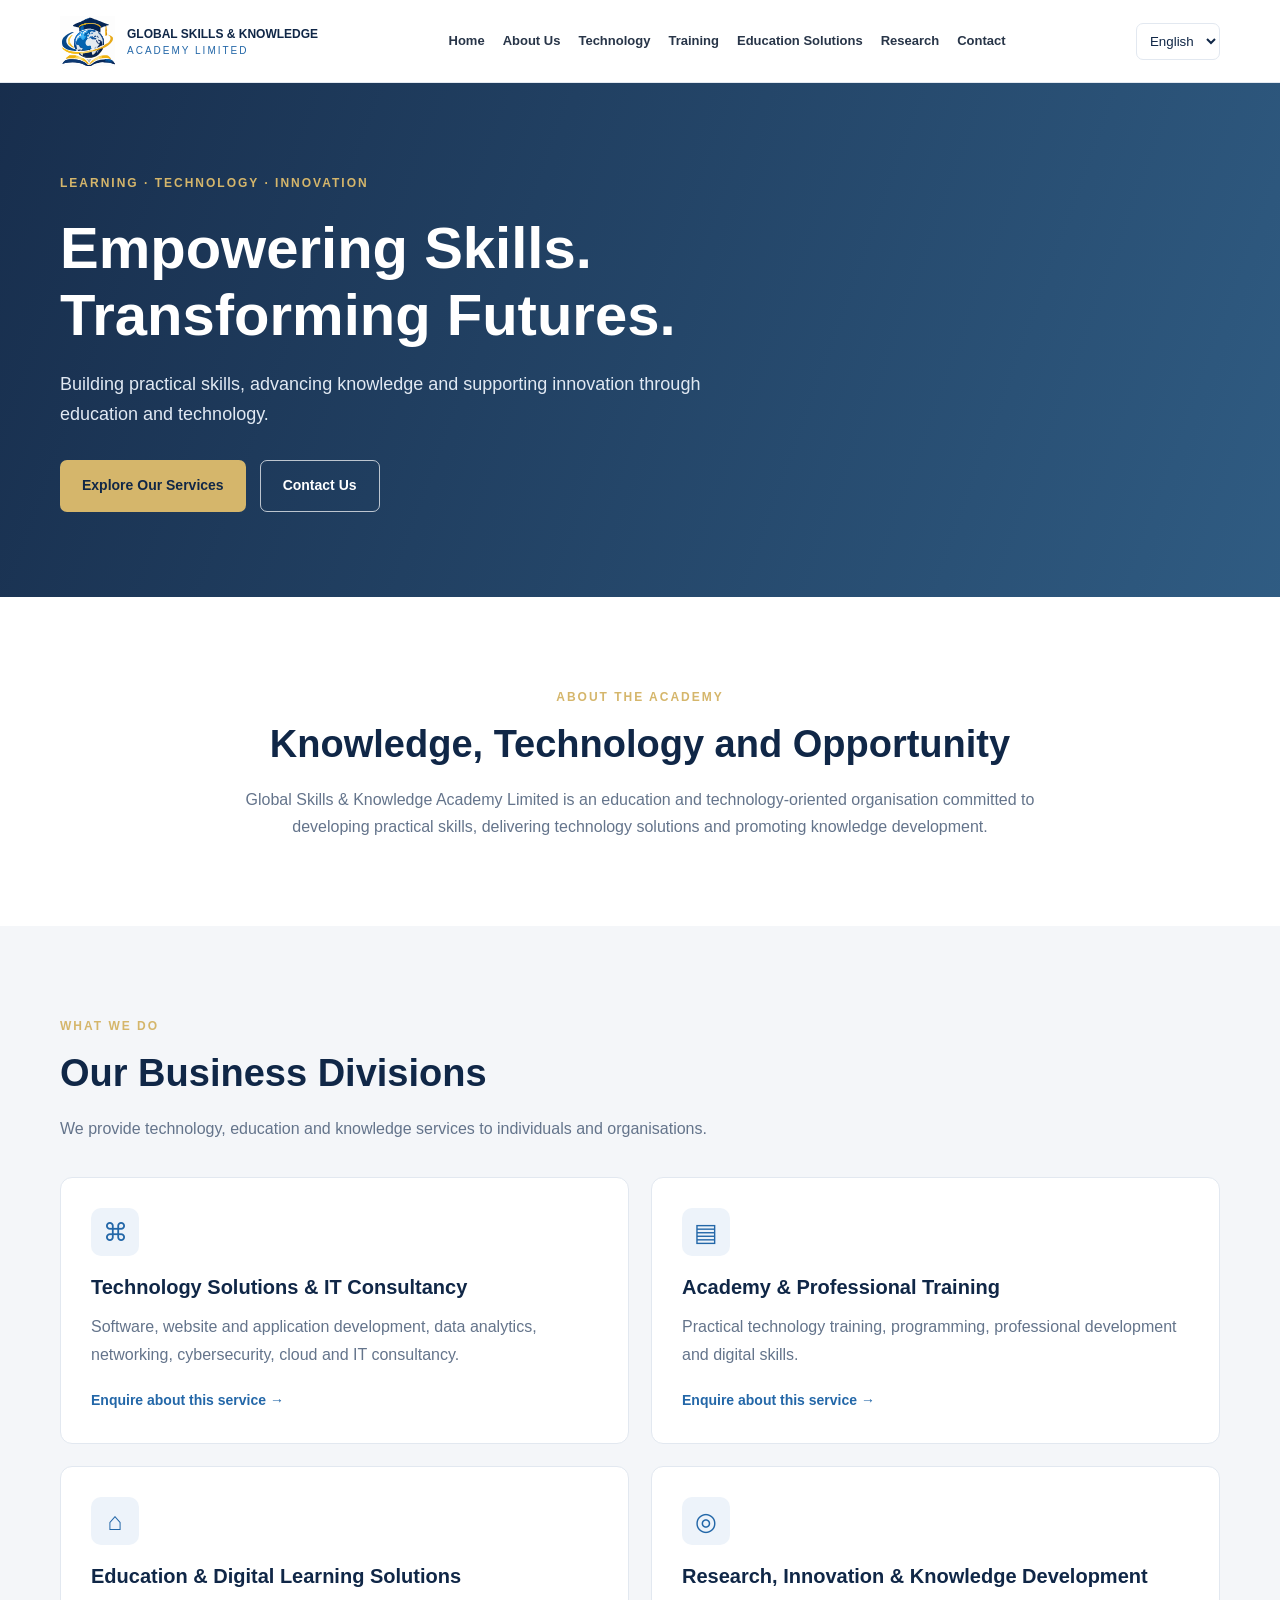
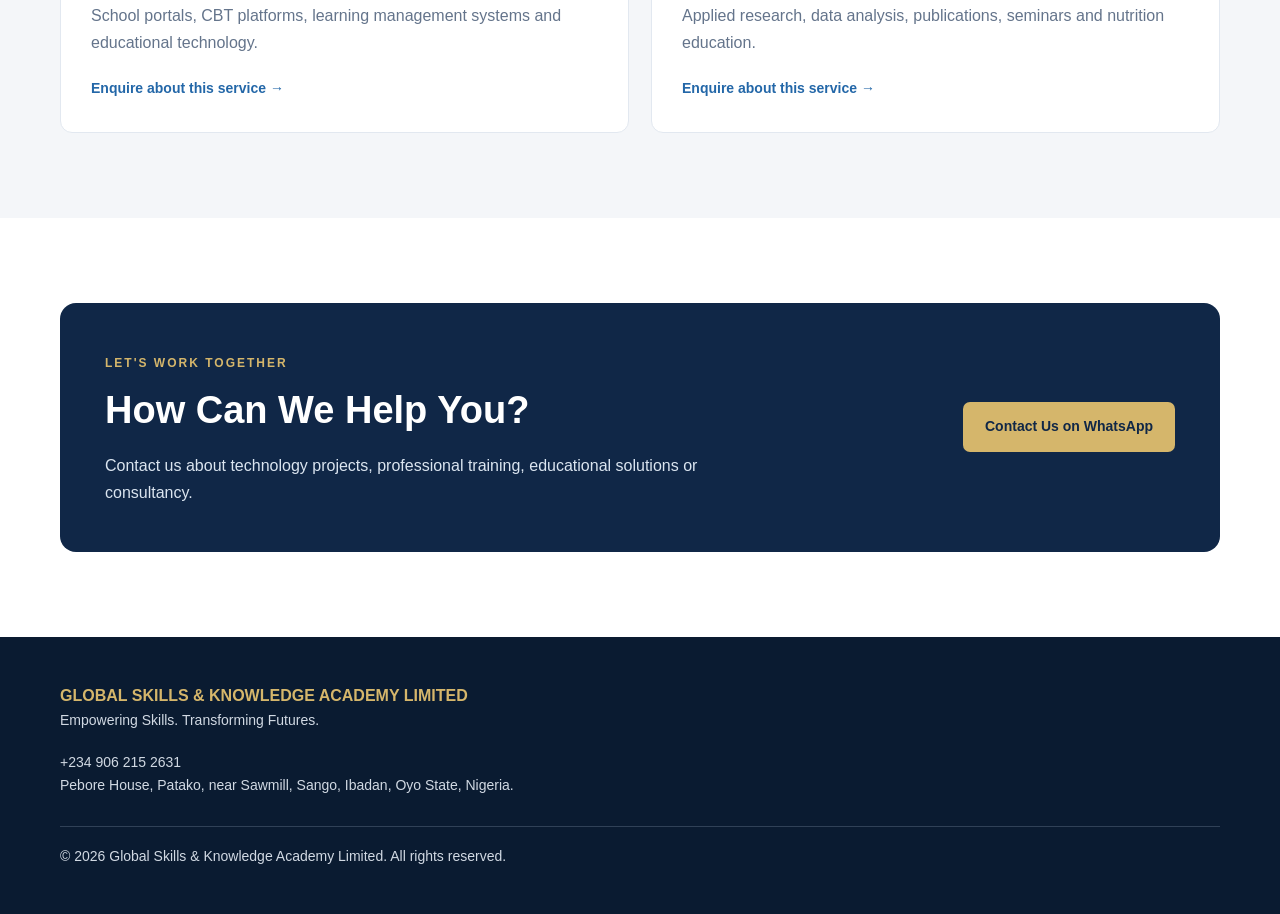
==== index.html @ f13516b4 "Build multilingual responsive homepage foundation" ====
<!DOCTYPE html>
<html lang="en" dir="ltr">
<head>
    <meta charset="UTF-8">
    <meta name="viewport" content="width=device-width, initial-scale=1.0">

    <title>Global Skills & Knowledge Academy Limited</title>

    <meta name="description"
          content="Technology solutions, professional training, educational services, research and knowledge development.">

    <meta name="theme-color" content="#102747">

    <link rel="icon" href="assets/images/logo.svg"
          type="image/svg+xml">

    <link rel="stylesheet" href="assets/css/styles.css">

    <script src="assets/js/translations.js" defer></script>
    <script src="assets/js/app.js" defer></script>
</head>

<body>

<header class="site-header">
    <div class="container header-inner">

        <a href="index.html" class="brand" aria-label="Academy homepage">
            <img src="assets/images/logo.svg"
                 alt="Company logo placeholder"
                 class="brand-logo">

            <span class="brand-name">
                <strong>GLOBAL SKILLS & KNOWLEDGE</strong>
                <small>ACADEMY LIMITED</small>
            </span>
        </a>

        <nav class="main-nav" id="mainNav">
            <a href="#home" data-i18n="navHome">Home</a>
            <a href="#about" data-i18n="navAbout">About Us</a>
            <a href="#technology" data-i18n="navTechnology">Technology</a>
            <a href="#training" data-i18n="navTraining">Training</a>
            <a href="#education" data-i18n="navEducation">Education Solutions</a>
            <a href="#research" data-i18n="navResearch">Research</a>
            <a href="#contact" data-i18n="navContact">Contact</a>
        </nav>

        <div class="header-actions">
            <label class="language-label" for="languageSelect">
                <span class="visually-hidden">Select language</span>
                <select id="languageSelect" aria-label="Select language">
                    <option value="en">English</option>
                    <option value="ar">العربية</option>
                    <option value="yo">Yorùbá</option>
                </select>
            </label>

            <button class="menu-toggle" id="menuToggle"
                    aria-label="Toggle navigation"
                    aria-expanded="false">
                ☰
            </button>
        </div>

    </div>
</header>

<main>

    <section class="hero" id="home">
        <div class="container hero-content">

            <span class="eyebrow" data-i18n="heroEyebrow">
                LEARNING · TECHNOLOGY · INNOVATION
            </span>

            <h1 data-i18n="heroTitle">
                Empowering Skills. Transforming Futures.
            </h1>

            <p data-i18n="heroDescription">
                Building practical skills, advancing knowledge and
                supporting innovation through education and technology.
            </p>

            <div class="hero-actions">
                <a href="#services" class="btn btn-primary"
                   data-i18n="heroServices">
                    Explore Our Services
                </a>

                <a href="#contact" class="btn btn-outline"
                   data-i18n="heroContact">
                    Contact Us
                </a>
            </div>

        </div>
    </section>

    <section class="section" id="about">
        <div class="container narrow-content">
            <span class="section-label" data-i18n="aboutLabel">
                ABOUT THE ACADEMY
            </span>

            <h2 data-i18n="aboutTitle">
                Knowledge, Technology and Opportunity
            </h2>

            <p data-i18n="aboutDescription">
                Global Skills & Knowledge Academy Limited is an
                education and technology-oriented organisation
                committed to developing practical skills, delivering
                technology solutions and promoting knowledge development.
            </p>
        </div>
    </section>

    <section class="section section-light" id="services">
        <div class="container">

            <div class="section-heading">
                <span class="section-label" data-i18n="servicesLabel">
                    WHAT WE DO
                </span>

                <h2 data-i18n="servicesTitle">
                    Our Business Divisions
                </h2>

                <p data-i18n="servicesDescription">
                    We provide technology, education and knowledge
                    services to individuals and organisations.
                </p>
            </div>

            <div class="service-grid">

                <article class="service-card" id="technology">
                    <div class="service-icon">⌘</div>
                    <h3 data-i18n="technologyTitle">
                        Technology Solutions & IT Consultancy
                    </h3>
                    <p data-i18n="technologyDescription">
                        Software, website and application development,
                        data analytics, networking, cybersecurity,
                        cloud and IT consultancy.
                    </p>
                    <a href="#contact" data-i18n="learnMore">
                        Enquire about this service →
                    </a>
                </article>

                <article class="service-card" id="training">
                    <div class="service-icon">▤</div>
                    <h3 data-i18n="trainingTitle">
                        Academy & Professional Training
                    </h3>
                    <p data-i18n="trainingDescription">
                        Practical technology training, programming,
                        professional development and digital skills.
                    </p>
                    <a href="#contact" data-i18n="learnMore">
                        Enquire about this service →
                    </a>
                </article>

                <article class="service-card" id="education">
                    <div class="service-icon">⌂</div>
                    <h3 data-i18n="educationTitle">
                        Education & Digital Learning Solutions
                    </h3>
                    <p data-i18n="educationDescription">
                        School portals, CBT platforms, learning
                        management systems and educational technology.
                    </p>
                    <a href="#contact" data-i18n="learnMore">
                        Enquire about this service →
                    </a>
                </article>

                <article class="service-card" id="research">
                    <div class="service-icon">◎</div>
                    <h3 data-i18n="researchTitle">
                        Research, Innovation & Knowledge Development
                    </h3>
                    <p data-i18n="researchDescription">
                        Applied research, data analysis, publications,
                        seminars and nutrition education.
                    </p>
                    <a href="#contact" data-i18n="learnMore">
                        Enquire about this service →
                    </a>
                </article>

            </div>
        </div>
    </section>

    <section class="section" id="contact">
        <div class="container contact-panel">

            <div>
                <span class="section-label" data-i18n="contactLabel">
                    LET'S WORK TOGETHER
                </span>

                <h2 data-i18n="contactTitle">
                    How Can We Help You?
                </h2>

                <p data-i18n="contactDescription">
                    Contact us about technology projects, professional
                    training, educational solutions or consultancy.
                </p>
            </div>

            <a class="btn btn-primary"
               href="https://wa.me/2349062152631"
               target="_blank"
               rel="noopener noreferrer"
               data-i18n="whatsappButton">
                Contact Us on WhatsApp
            </a>

        </div>
    </section>

</main>

<footer class="site-footer">
    <div class="container footer-content">

        <div>
            <strong>GLOBAL SKILLS & KNOWLEDGE ACADEMY LIMITED</strong>
            <p data-i18n="footerTagline">
                Empowering Skills. Transforming Futures.
            </p>
        </div>

        <div class="footer-contact">
            <p>+234 906 215 2631</p>
            <p>
                Pebore House, Patako, near Sawmill,
                Sango, Ibadan, Oyo State, Nigeria.
            </p>
        </div>

        <p class="copyright">
            © <span id="currentYear"></span>
            Global Skills & Knowledge Academy Limited.
            <span data-i18n="rights">All rights reserved.</span>
        </p>

    </div>
</footer>

</body>
</html>
---- assets/css/styles.css ----
:root {
    --navy: #102747;
    --blue: #2367a8;
    --gold: #d5b66b;
    --light: #f4f6f9;
    --white: #ffffff;
    --text: #283548;
    --muted: #64748b;
    --border: #e2e8f0;
    --radius: 12px;
    --container: 1160px;
}

* {
    box-sizing: border-box;
    margin: 0;
    padding: 0;
}

html {
    scroll-behavior: smooth;
    scroll-padding-top: 90px;
}

body {
    font-family: Arial, Helvetica, sans-serif;
    color: var(--text);
    line-height: 1.7;
    background: var(--white);
}

a {
    color: inherit;
    text-decoration: none;
}

.container {
    width: min(92%, var(--container));
    margin-inline: auto;
}

.narrow-content {
    max-width: 850px;
    text-align: center;
}

.site-header {
    background: var(--white);
    border-bottom: 1px solid var(--border);
    position: sticky;
    top: 0;
    z-index: 100;
}

.header-inner {
    min-height: 82px;
    display: flex;
    align-items: center;
    justify-content: space-between;
    gap: 20px;
}

.brand {
    display: flex;
    align-items: center;
    gap: 12px;
    flex-shrink: 0;
}

.brand-logo {
    width: 55px;
    height: 55px;
    object-fit: contain;
}

.brand-name {
    display: flex;
    flex-direction: column;
    color: var(--navy);
    font-size: 12px;
    line-height: 1.5;
}

.brand-name small {
    color: var(--blue);
    letter-spacing: 2px;
}

.main-nav {
    display: flex;
    align-items: center;
    gap: 18px;
    font-size: 13px;
    font-weight: 600;
}

.main-nav a:hover,
.service-card a:hover {
    color: var(--blue);
}

.header-actions {
    display: flex;
    align-items: center;
    gap: 12px;
}

.language-label select {
    padding: 9px;
    border: 1px solid var(--border);
    border-radius: 7px;
    background: var(--white);
    color: var(--navy);
}

.menu-toggle {
    display: none;
    border: 0;
    background: transparent;
    font-size: 26px;
    color: var(--navy);
    cursor: pointer;
}

.hero {
    background:
        linear-gradient(110deg, rgba(16,39,71,.97),
        rgba(25,74,117,.90));
    color: var(--white);
    min-height: 490px;
    display: flex;
    align-items: center;
}

.hero-content {
    padding-block: 85px;
    max-width: var(--container);
}

.eyebrow,
.section-label {
    color: var(--gold);
    font-size: 12px;
    font-weight: 700;
    letter-spacing: 2px;
}

.hero h1 {
    max-width: 760px;
    font-size: clamp(36px, 5vw, 58px);
    line-height: 1.15;
    margin-block: 20px;
}

.hero p {
    max-width: 650px;
    color: #e1e9f3;
    font-size: 18px;
}

.hero-actions {
    display: flex;
    gap: 14px;
    flex-wrap: wrap;
    margin-top: 30px;
}

.btn {
    display: inline-flex;
    justify-content: center;
    align-items: center;
    padding: 13px 22px;
    border-radius: 7px;
    font-weight: 700;
    font-size: 14px;
    transition: .2s ease;
}

.btn-primary {
    background: var(--gold);
    color: var(--navy);
}

.btn-primary:hover {
    background: #e6cc8c;
    transform: translateY(-2px);
}

.btn-outline {
    color: var(--white);
    border: 1px solid rgba(255,255,255,.7);
}

.btn-outline:hover {
    background: rgba(255,255,255,.1);
}

.section {
    padding-block: 85px;
}

.section-light {
    background: var(--light);
}

.section h2 {
    color: var(--navy);
    font-size: clamp(28px, 4vw, 38px);
    line-height: 1.25;
    margin-block: 12px 18px;
}

.section-heading {
    max-width: 720px;
    margin-bottom: 35px;
}

.section-heading p,
.narrow-content p {
    color: var(--muted);
}

.service-grid {
    display: grid;
    grid-template-columns: repeat(2, minmax(0, 1fr));
    gap: 22px;
}

.service-card {
    background: var(--white);
    border: 1px solid var(--border);
    border-radius: var(--radius);
    padding: 30px;
    transition: .2s ease;
}

.service-card:hover {
    transform: translateY(-4px);
    box-shadow: 0 12px 30px rgba(16,39,71,.08);
}

.service-icon {
    width: 48px;
    height: 48px;
    display: grid;
    place-items: center;
    border-radius: 10px;
    background: #edf3fa;
    color: var(--blue);
    font-size: 25px;
    margin-bottom: 18px;
}

.service-card h3 {
    color: var(--navy);
    font-size: 20px;
    line-height: 1.35;
    margin-bottom: 12px;
}

.service-card p {
    color: var(--muted);
    margin-bottom: 18px;
}

.service-card a {
    color: var(--blue);
    font-size: 14px;
    font-weight: 700;
}

.contact-panel {
    background: var(--navy);
    color: var(--white);
    border-radius: 16px;
    padding: 45px;
    display: flex;
    align-items: center;
    justify-content: space-between;
    gap: 30px;
}

.contact-panel h2 {
    color: var(--white);
}

.contact-panel p {
    max-width: 650px;
    color: #dbe5f0;
}

.site-footer {
    background: #0a1b31;
    color: var(--white);
    padding-block: 45px;
}

.footer-content {
    display: grid;
    gap: 18px;
}

.footer-content strong {
    color: var(--gold);
}

.footer-content p {
    color: #d1d9e3;
    font-size: 14px;
}

.copyright {
    border-top: 1px solid #304157;
    padding-top: 18px;
    margin-top: 10px;
}

.visually-hidden {
    position: absolute;
    width: 1px;
    height: 1px;
    padding: 0;
    margin: -1px;
    overflow: hidden;
    clip: rect(0,0,0,0);
    white-space: nowrap;
    border: 0;
}

/* Arabic right-to-left layout */

html[dir="rtl"] body {
    text-align: right;
}

html[dir="rtl"] .brand {
    flex-direction: row;
}

html[dir="rtl"] .hero-content,
html[dir="rtl"] .section-heading {
    text-align: right;
}

html[dir="rtl"] .hero-actions {
    flex-direction: row;
}

html[dir="rtl"] .service-card {
    text-align: right;
}

/* Tablet and mobile */

@media (max-width: 1050px) {
    .main-nav {
        gap: 10px;
        font-size: 12px;
    }

    .brand-name {
        font-size: 10px;
    }
}

@media (max-width: 850px) {
    .header-inner {
        flex-wrap: wrap;
        padding-block: 12px;
    }

    .menu-toggle {
        display: block;
    }

    .main-nav {
        display: none;
        flex-direction: column;
        align-items: stretch;
        width: 100%;
        padding-block: 15px;
        border-top: 1px solid var(--border);
    }

    .main-nav.open {
        display: flex;
    }

    .main-nav a {
        padding: 7px 0;
    }

    .service-grid {
        grid-template-columns: 1fr;
    }

    .contact-panel {
        align-items: flex-start;
        flex-direction: column;
        padding: 30px;
    }
}

@media (max-width: 480px) {
    .brand-logo {
        width: 43px;
        height: 43px;
    }

    .brand-name {
        font-size: 9px;
    }

    .hero {
        min-height: 430px;
    }

    .hero-content {
        padding-block: 65px;
    }

    .hero p {
        font-size: 16px;
    }

    .section {
        padding-block: 60px;
    }

    .service-card {
        padding: 23px;
    }
}
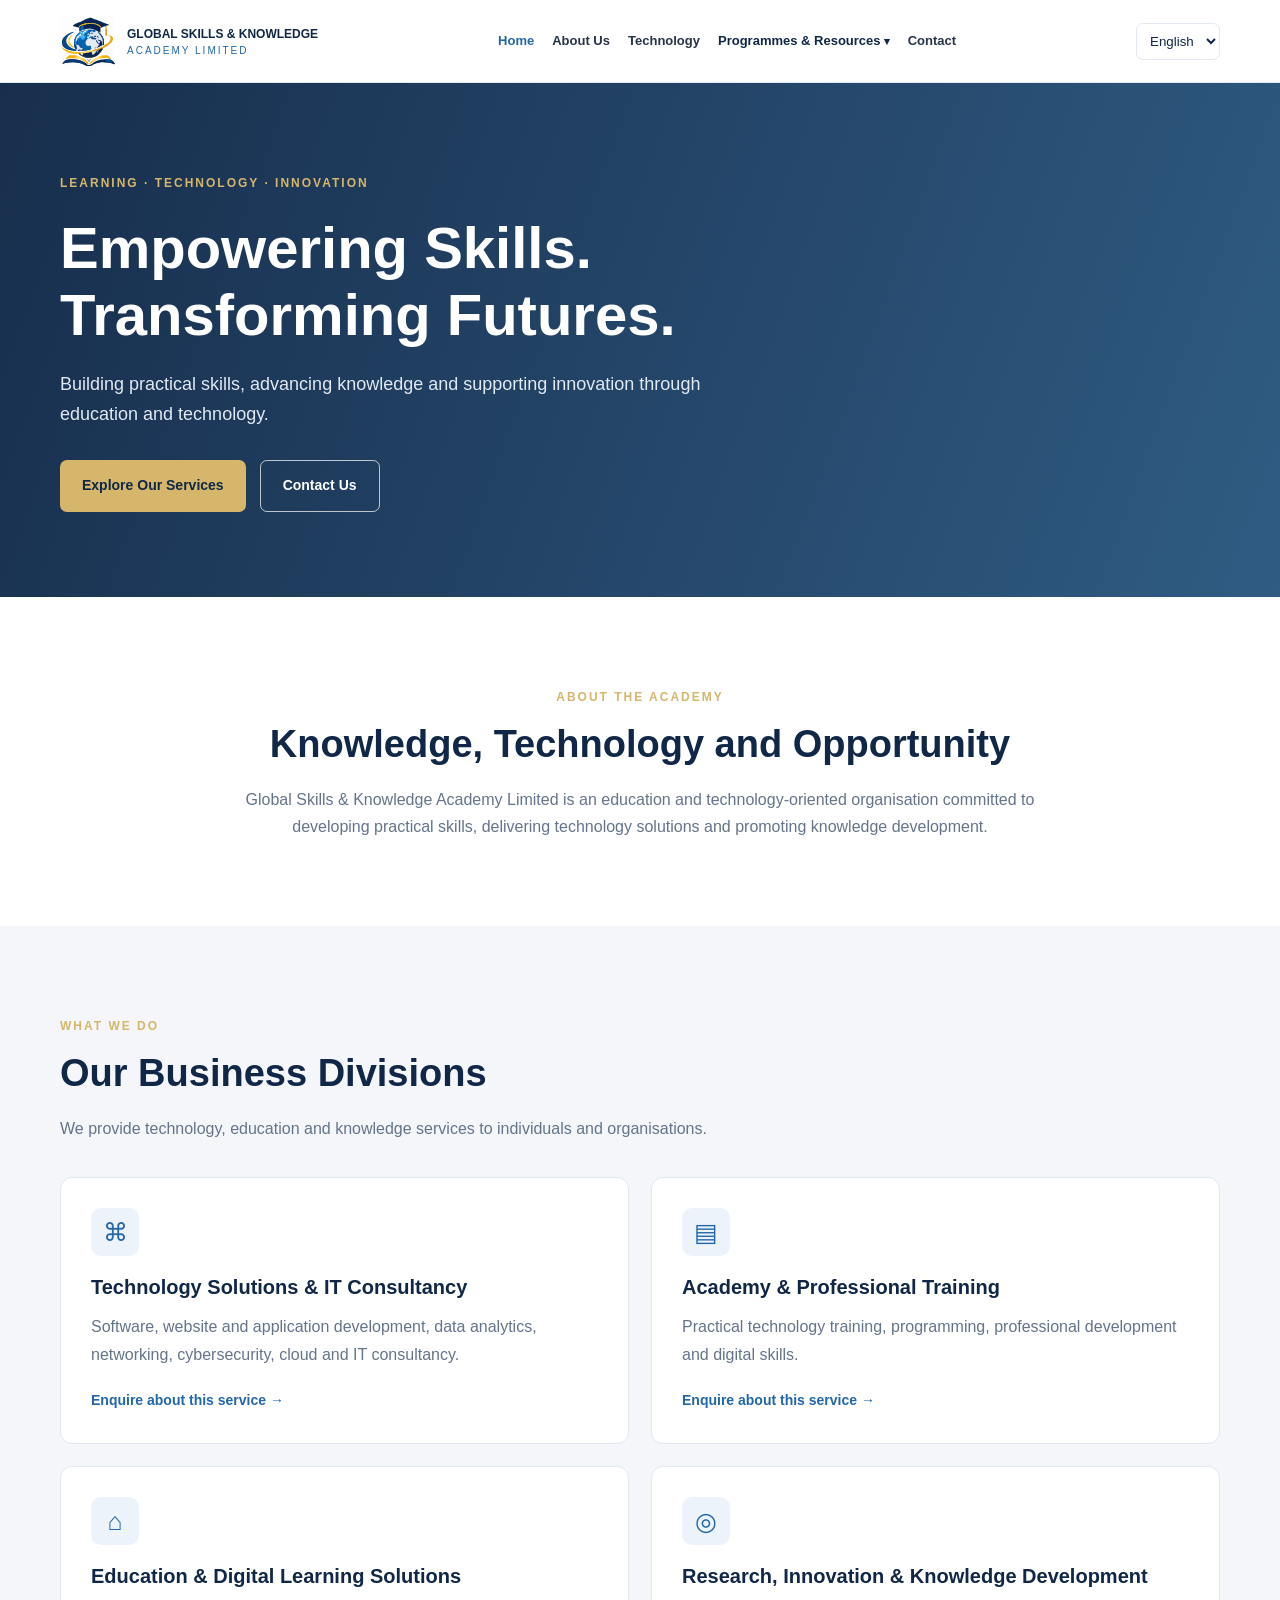
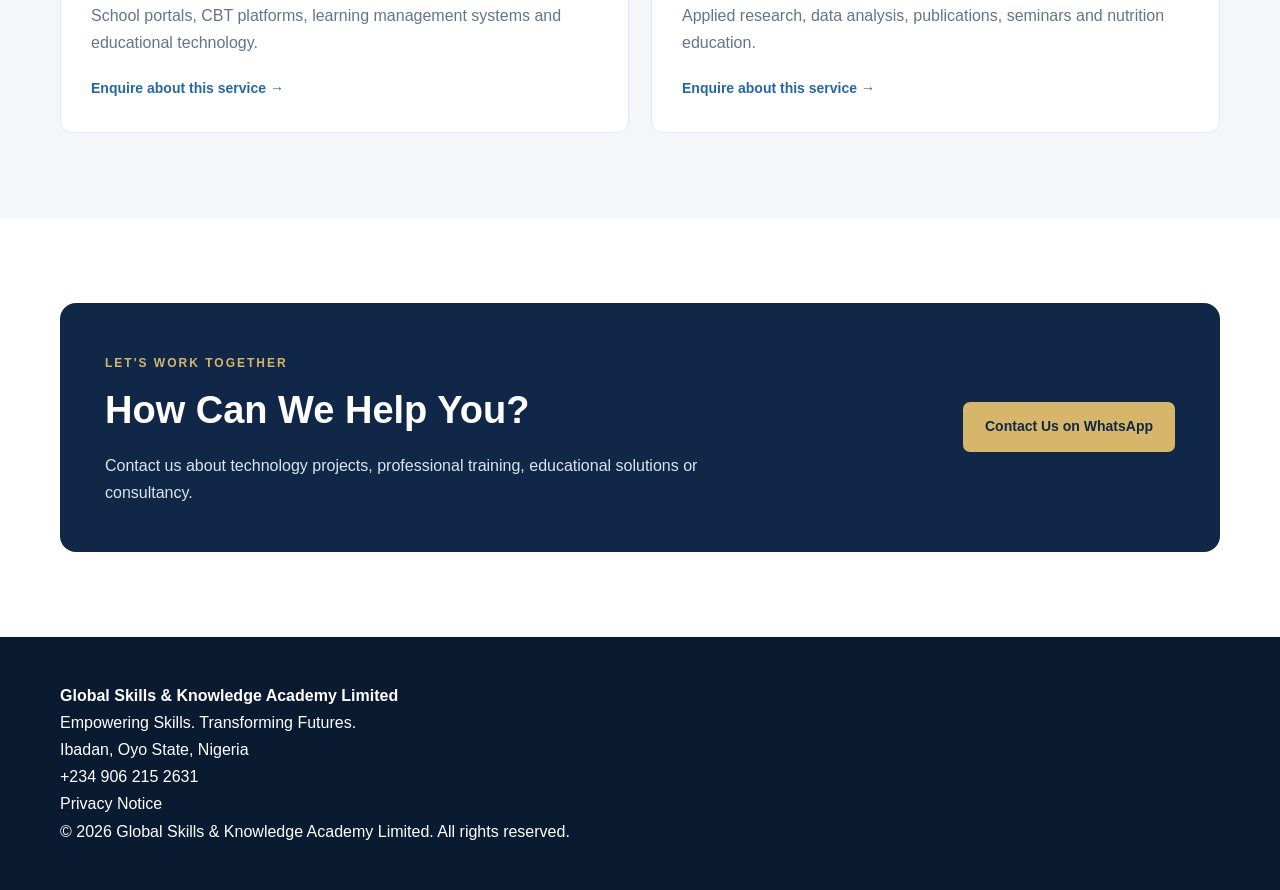
==== commit 6e51b09e: "Complete multilingual academy website pages and navigation" ====
--- a/index.html
+++ b/index.html
@@ -38,22 +38,30 @@
         </a>
 
         <nav class="main-nav" id="mainNav">
-            <a href="#home" data-i18n="navHome">Home</a>
-            <a href="#about" data-i18n="navAbout">About Us</a>
-            <a href="#technology" data-i18n="navTechnology">Technology</a>
-            <a href="#training" data-i18n="navTraining">Training</a>
-            <a href="#education" data-i18n="navEducation">Education Solutions</a>
-            <a href="#research" data-i18n="navResearch">Research</a>
-            <a href="#contact" data-i18n="navContact">Contact</a>
-        </nav>
+    <a href="index.html" class="active" aria-current="page" data-i18n="navHome">Home</a>
+    <a href="about.html" data-i18n="navAbout">About Us</a>
+    <a href="technology.html" data-i18n="navTechnology">Technology</a>
+
+    <details class="nav-dropdown">
+        <summary data-i18n="navResources">Programmes &amp; Resources</summary>
+        <div class="nav-dropdown-menu">
+            <a href="training.html" data-i18n="navTraining">Training</a>
+            <a href="education.html" data-i18n="navEducation">Education Solutions</a>
+            <a href="research.html" data-i18n="navResearch">Research &amp; Innovation</a>
+            <a href="knowledge.html" data-i18n="navKnowledge">Knowledge Hub</a>
+        </div>
+    </details>
+
+    <a href="contact.html" data-i18n="navContact">Contact</a>
+</nav>
 
         <div class="header-actions">
             <label class="language-label" for="languageSelect">
                 <span class="visually-hidden">Select language</span>
                 <select id="languageSelect" aria-label="Select language">
                     <option value="en">English</option>
-                    <option value="ar">العربية</option>
-                    <option value="yo">Yorùbá</option>
+                    <option value="ar">&#x627;&#x644;&#x639;&#x631;&#x628;&#x64A;&#x629;</option>
+                    <option value="yo">Yor&#xF9;b&#xE1;</option>
                 </select>
             </label>
 
@@ -231,31 +239,42 @@
 
 </main>
 
+
+<!-- FOOTER -->
 <footer class="site-footer">
-    <div class="container footer-content">
+
+    <div class="container footer-inner">
 
         <div>
-            <strong>GLOBAL SKILLS & KNOWLEDGE ACADEMY LIMITED</strong>
+            <strong>Global Skills & Knowledge Academy Limited</strong>
+
             <p data-i18n="footerTagline">
                 Empowering Skills. Transforming Futures.
             </p>
         </div>
 
-        <div class="footer-contact">
+        <div>
+            <p data-i18n="footerLocation">
+                Ibadan, Oyo State, Nigeria
+            </p>
+
             <p>+234 906 215 2631</p>
-            <p>
-                Pebore House, Patako, near Sawmill,
-                Sango, Ibadan, Oyo State, Nigeria.
-            </p>
-        </div>
-
-        <p class="copyright">
+        </div>
+
+        <div class="footer-links">
+            <a href="privacy.html" data-i18n="privacyNotice">
+                Privacy Notice
+            </a>
+        </div>
+
+        <p>
             © <span id="currentYear"></span>
             Global Skills & Knowledge Academy Limited.
             <span data-i18n="rights">All rights reserved.</span>
         </p>
 
     </div>
+
 </footer>
 
 </body>
--- a/assets/css/styles.css
+++ b/assets/css/styles.css
@@ -123,6 +123,17 @@
     cursor: pointer;
 }
 
+/* Hamburger menu icon */
+
+.menu-toggle span {
+    display: block;
+    width: 25px;
+    height: 3px;
+    margin: 5px 0;
+    background: var(--navy);
+    border-radius: 3px;
+}
+
 .hero {
     background:
         linear-gradient(110deg, rgba(16,39,71,.97),
@@ -432,3 +443,192 @@
         padding: 23px;
     }
 }
+
+
+/* About page additions */
+
+.main-nav a.active {
+    color: var(--blue);
+    font-weight: 700;
+}
+
+.card-icon {
+    display: inline-block;
+    margin-bottom: 12px;
+    color: var(--gold);
+    font-size: 2rem;
+}
+
+.text-link {
+    display: inline-block;
+    margin-top: 14px;
+    color: var(--blue);
+    font-weight: 700;
+    text-decoration: none;
+}
+
+.text-link:hover {
+    text-decoration: underline;
+}
+
+.contact-banner {
+    display: flex;
+    align-items: center;
+    justify-content: space-between;
+    gap: 30px;
+    padding: 40px;
+    background: var(--light);
+    border-radius: 14px;
+}
+
+.contact-banner h2 {
+    margin-bottom: 12px;
+}
+
+@media (max-width: 700px) {
+    .contact-banner {
+        align-items: flex-start;
+        flex-direction: column;
+        padding: 25px;
+    }
+}
+
+
+/* Privacy Notice page */
+.privacy-content {
+    max-width: 900px;
+    margin: 0 auto;
+    line-height: 1.8;
+}
+
+.privacy-content h2 {
+    color: var(--navy);
+    margin-top: 2rem;
+    margin-bottom: 0.75rem;
+}
+
+.privacy-content p,
+.privacy-content li {
+    color: var(--text, #444);
+}
+
+.privacy-content ul {
+    padding-inline-start: 1.5rem;
+    margin-bottom: 1.5rem;
+}
+
+.privacy-updated {
+    margin-top: 1rem;
+    font-size: 0.95rem;
+    opacity: 0.9;
+}
+
+[dir="rtl"] .privacy-content {
+    text-align: right;
+}
+
+/* Programmes and Resources navigation dropdown */
+
+.nav-dropdown {
+    position: relative;
+}
+
+.nav-dropdown > summary {
+    list-style: none;
+    cursor: pointer;
+    color: var(--navy);
+    font-size: inherit;
+    font-weight: 600;
+    white-space: nowrap;
+}
+
+.nav-dropdown > summary::-webkit-details-marker {
+    display: none;
+}
+
+.nav-dropdown > summary::after {
+    content: " ▾";
+    font-size: 11px;
+}
+
+.nav-dropdown > summary:hover {
+    color: var(--blue);
+}
+
+.nav-dropdown[open] > summary {
+    color: var(--blue);
+}
+
+.nav-dropdown-menu {
+    position: absolute;
+    top: calc(100% + 12px);
+    left: 0;
+    min-width: 225px;
+    display: flex;
+    flex-direction: column;
+    gap: 0;
+    padding: 8px;
+    background: var(--white);
+    border: 1px solid var(--border);
+    border-radius: 8px;
+    box-shadow: 0 8px 24px rgba(16, 39, 71, 0.12);
+    z-index: 200;
+}
+
+.nav-dropdown-menu a {
+    display: block;
+    padding: 10px 12px;
+    border-radius: 5px;
+    white-space: nowrap;
+}
+
+.nav-dropdown-menu a:hover {
+    background: var(--light-grey);
+    color: var(--blue);
+}
+
+/* Right-to-left navigation */
+
+html[dir="rtl"] .nav-dropdown-menu {
+    left: auto;
+    right: 0;
+}
+
+/* Mobile dropdown */
+
+@media (max-width: 850px) {
+    .nav-dropdown {
+        width: 100%;
+    }
+
+    .nav-dropdown > summary {
+        display: block;
+        padding: 7px 0;
+    }
+
+    .nav-dropdown-menu {
+        position: static;
+        min-width: 0;
+        width: 100%;
+        padding: 5px 10px;
+        border: 0;
+        border-left: 2px solid var(--border);
+        border-radius: 0;
+        box-shadow: none;
+    }
+
+    html[dir="rtl"] .nav-dropdown-menu {
+        border-left: 0;
+        border-right: 2px solid var(--border);
+    }
+
+    .nav-dropdown-menu a {
+        padding: 8px 12px;
+        white-space: normal;
+    }
+}
+
+.main-nav .nav-dropdown > summary.active {
+    color: var(--blue);
+    font-weight: 700;
+}
